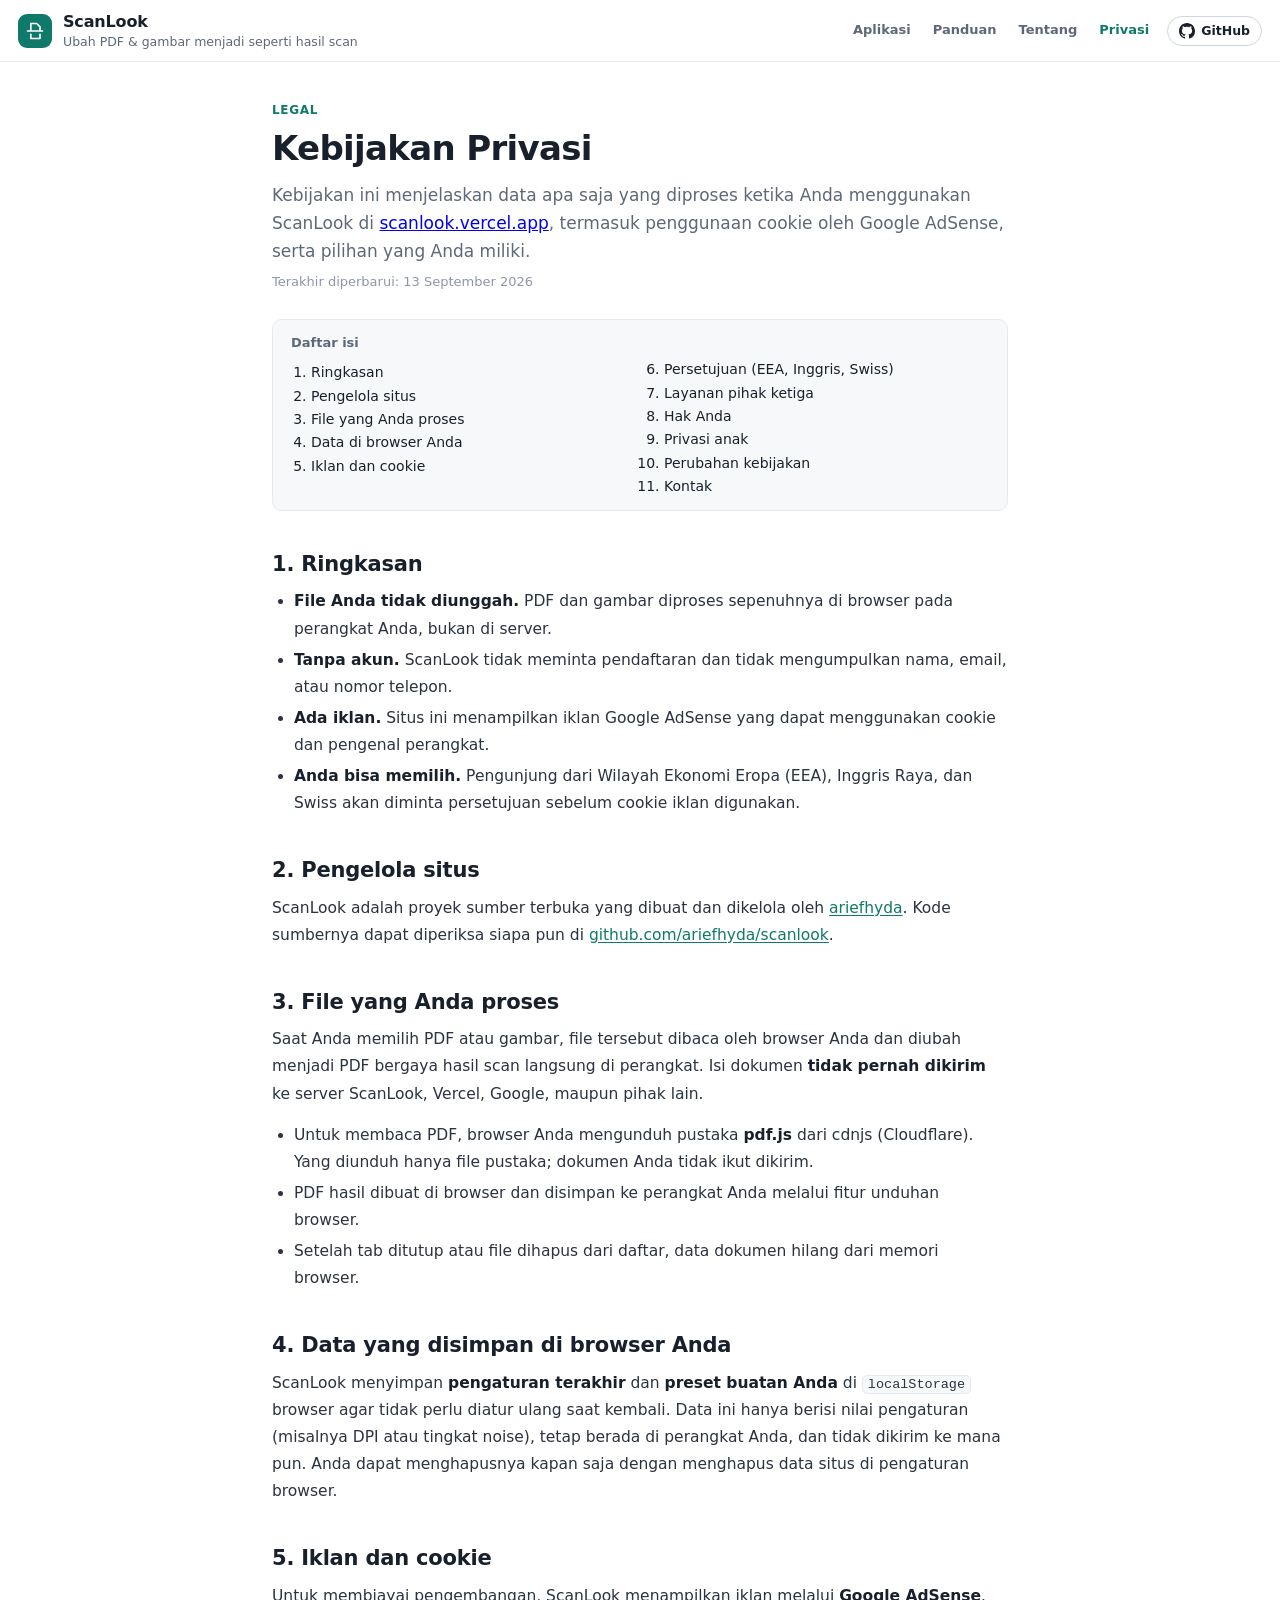
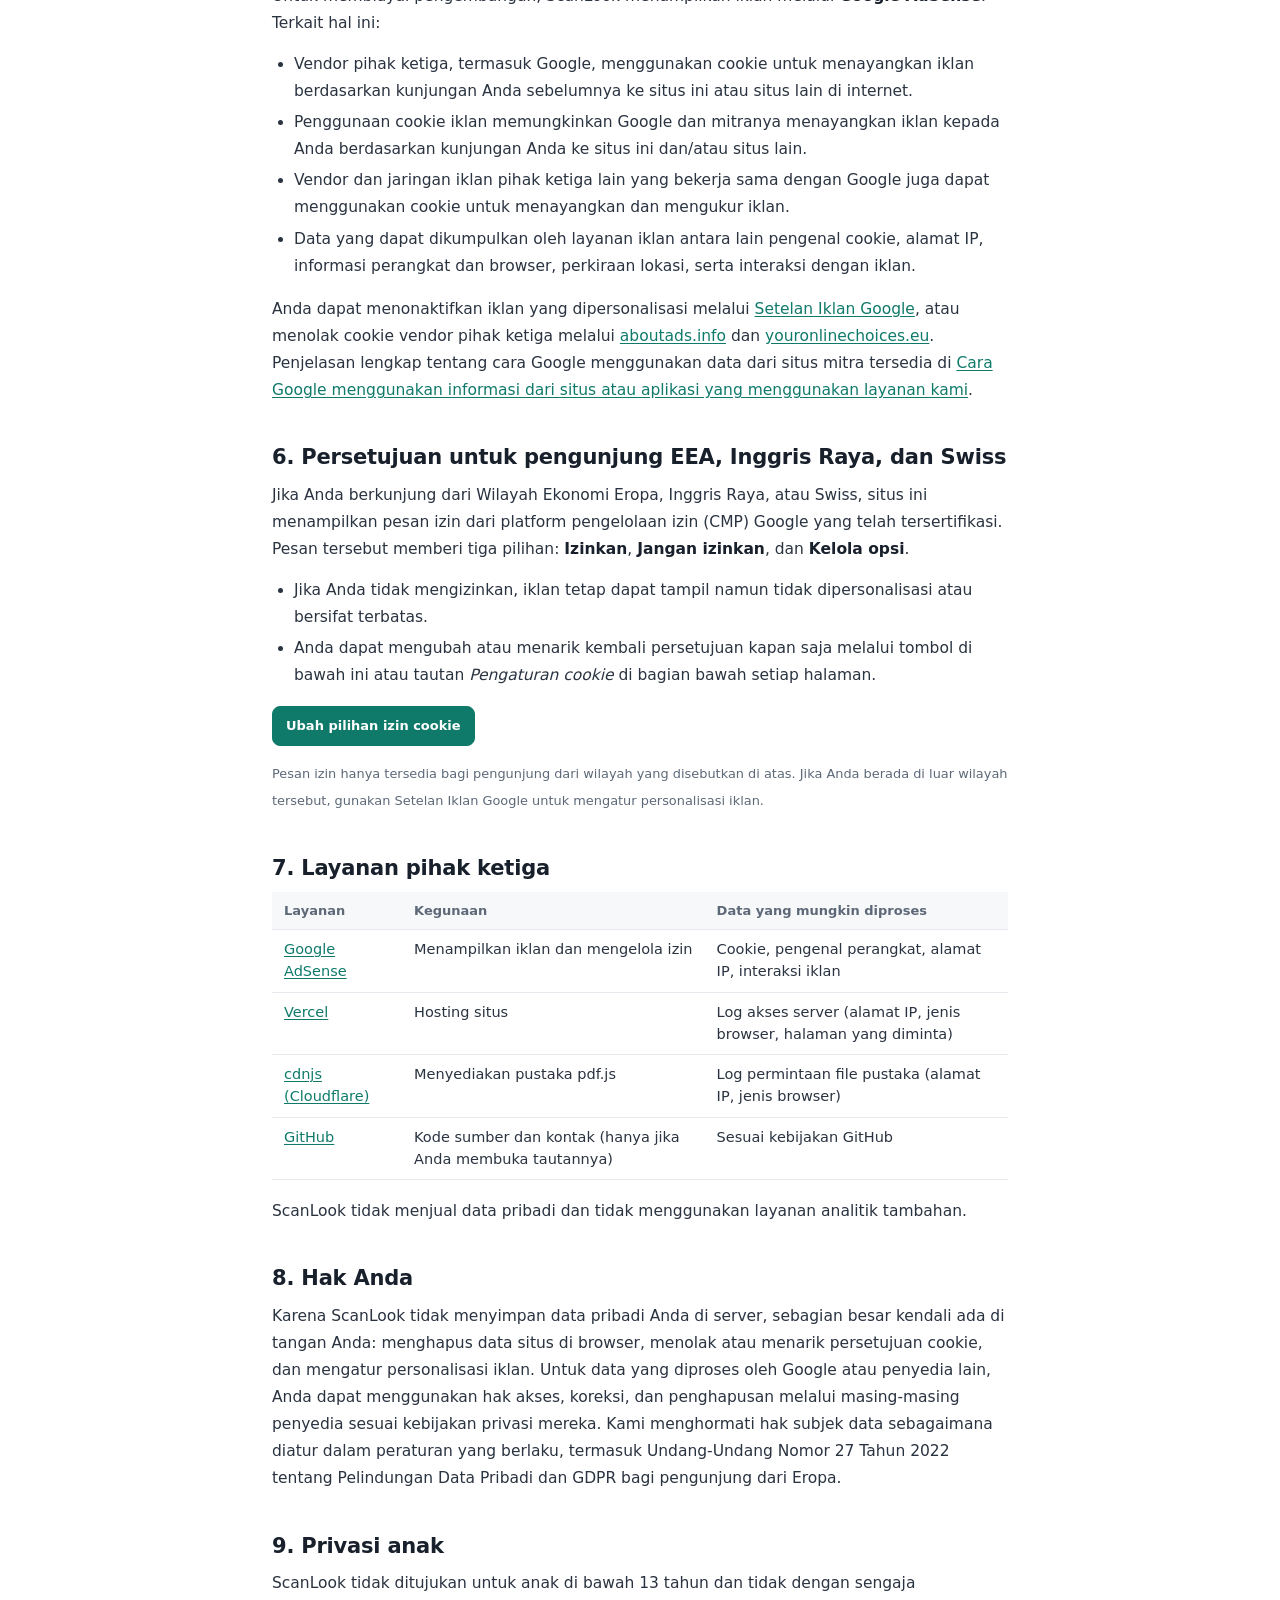
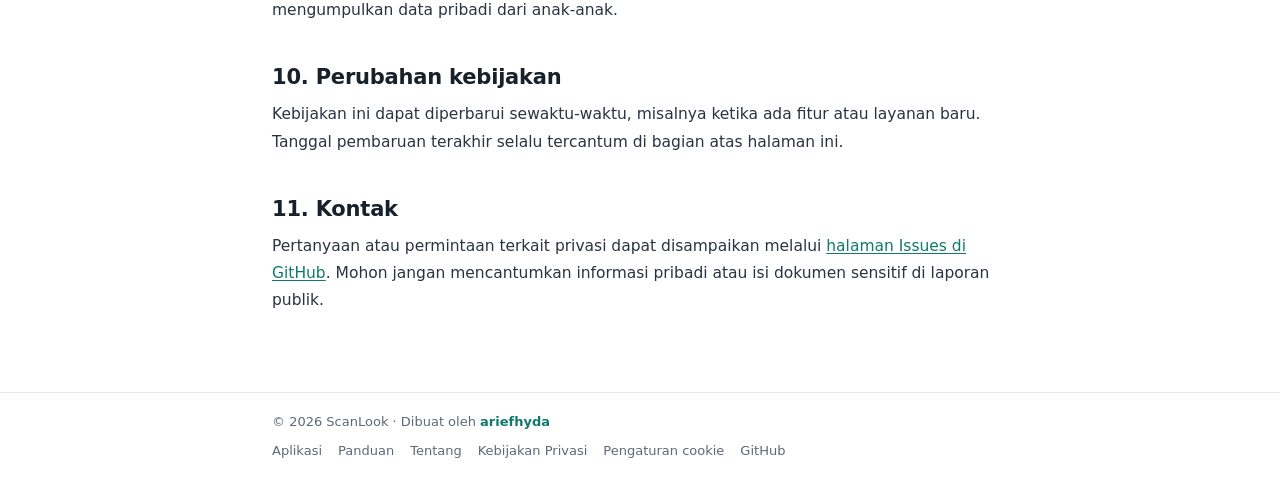
==== privasi.html @ c9d97b58 "Siapkan situs untuk AdSense: halaman privasi, panduan, tentang, ads.txt - Tambah privasi.html, pandu" ====
<!doctype html>
<html lang="id">
<head>
<meta charset="utf-8">
<meta name="viewport" content="width=device-width, initial-scale=1">
<meta name="color-scheme" content="light">
<meta name="theme-color" content="#ffffff">
<title>Kebijakan Privasi — ScanLook</title>
<meta name="description" content="Kebijakan privasi ScanLook: file diproses di browser tanpa diunggah, penggunaan cookie oleh Google AdSense, dan cara mengatur izin iklan.">
<meta name="author" content="ariefhyda">
<link rel="canonical" href="https://scanlook.vercel.app/privasi.html">
<link rel="icon" href="data:image/svg+xml,%3Csvg xmlns='http://www.w3.org/2000/svg' viewBox='0 0 32 32'%3E%3Crect width='32' height='32' rx='8' fill='%230f7a6a'/%3E%3Cpath d='M10 7h8l4 4v4M10 7v8M7 16h18M10 20v5h12v-5' fill='none' stroke='white' stroke-width='2.2' stroke-linecap='round' stroke-linejoin='round'/%3E%3C/svg%3E">
<link rel="stylesheet" href="style.css">
<link rel="stylesheet" href="halaman.css">
<script async src="https://pagead2.googlesyndication.com/pagead/js/adsbygoogle.js?client=ca-pub-9646013999285165"
     crossorigin="anonymous"></script>
</head>
<body>
<div class="site">
  <header class="topbar sticky">
    <a class="brand" href="index.html">
      <span class="logo" aria-hidden="true">
        <svg width="20" height="20" viewBox="0 0 24 24" fill="none" stroke="currentColor" stroke-width="2" stroke-linecap="round" stroke-linejoin="round"><path d="M7 3h7l4 4v4"/><path d="M7 3v8"/><path d="M3 12h18"/><path d="M7 16v5h11v-5"/></svg>
      </span>
      <div>
        <h1>ScanLook</h1>
        <p>Ubah PDF &amp; gambar menjadi seperti hasil scan</p>
      </div>
    </a>
    <div class="top-actions">
      <nav class="top-nav" aria-label="Navigasi situs">
        <a href="index.html">Aplikasi</a>
        <a href="panduan.html">Panduan</a>
        <a href="tentang.html">Tentang</a>
        <a href="privasi.html" aria-current="page">Privasi</a>
      </nav>
      <a class="gh-link" href="https://github.com/ariefhyda/scanlook" target="_blank" rel="noopener noreferrer" title="Kode sumber ScanLook di GitHub">
        <svg width="16" height="16" viewBox="0 0 16 16" fill="currentColor" aria-hidden="true"><path d="M8 0C3.58 0 0 3.58 0 8c0 3.54 2.29 6.53 5.47 7.59.4.07.55-.17.55-.38 0-.19-.01-.82-.01-1.49-2.01.37-2.53-.49-2.69-.94-.09-.23-.48-.94-.82-1.13-.28-.15-.68-.52-.01-.53.63-.01 1.08.58 1.23.82.72 1.21 1.87.87 2.33.66.07-.52.28-.87.51-1.07-1.78-.2-3.64-.89-3.64-3.95 0-.87.31-1.59.82-2.15-.08-.2-.36-1.02.08-2.12 0 0 .67-.21 2.2.82.64-.18 1.32-.27 2-.27.68 0 1.36.09 2 .27 1.53-1.04 2.2-.82 2.2-.82.44 1.1.16 1.92.08 2.12.51.56.82 1.27.82 2.15 0 3.07-1.87 3.75-3.65 3.95.29.25.54.73.54 1.48 0 1.07-.01 1.93-.01 2.2 0 .21.15.46.55.38A8.013 8.013 0 0 0 16 8c0-4.42-3.58-8-8-8z"/></svg>
        <span>GitHub</span>
      </a>
    </div>
  </header>

  <main class="page-wrap">
    <p class="page-kicker">Legal</p>
    <h1 class="page-title">Kebijakan Privasi</h1>
    <p class="page-lead">Kebijakan ini menjelaskan data apa saja yang diproses ketika Anda menggunakan ScanLook di <a href="https://scanlook.vercel.app/">scanlook.vercel.app</a>, termasuk penggunaan cookie oleh Google AdSense, serta pilihan yang Anda miliki.</p>
    <p class="page-meta">Terakhir diperbarui: 13 September 2026</p>

    <nav class="toc" aria-label="Daftar isi">
      <strong>Daftar isi</strong>
      <ol>
        <li><a href="#ringkasan">Ringkasan</a></li>
        <li><a href="#pengelola">Pengelola situs</a></li>
        <li><a href="#file">File yang Anda proses</a></li>
        <li><a href="#penyimpanan">Data di browser Anda</a></li>
        <li><a href="#iklan">Iklan dan cookie</a></li>
        <li><a href="#izin">Persetujuan (EEA, Inggris, Swiss)</a></li>
        <li><a href="#pihak-ketiga">Layanan pihak ketiga</a></li>
        <li><a href="#hak">Hak Anda</a></li>
        <li><a href="#anak">Privasi anak</a></li>
        <li><a href="#perubahan">Perubahan kebijakan</a></li>
        <li><a href="#kontak">Kontak</a></li>
      </ol>
    </nav>

    <div class="prose">
      <h2 id="ringkasan">1. Ringkasan</h2>
      <ul>
        <li><strong>File Anda tidak diunggah.</strong> PDF dan gambar diproses sepenuhnya di browser pada perangkat Anda, bukan di server.</li>
        <li><strong>Tanpa akun.</strong> ScanLook tidak meminta pendaftaran dan tidak mengumpulkan nama, email, atau nomor telepon.</li>
        <li><strong>Ada iklan.</strong> Situs ini menampilkan iklan Google AdSense yang dapat menggunakan cookie dan pengenal perangkat.</li>
        <li><strong>Anda bisa memilih.</strong> Pengunjung dari Wilayah Ekonomi Eropa (EEA), Inggris Raya, dan Swiss akan diminta persetujuan sebelum cookie iklan digunakan.</li>
      </ul>

      <h2 id="pengelola">2. Pengelola situs</h2>
      <p>ScanLook adalah proyek sumber terbuka yang dibuat dan dikelola oleh <a href="https://github.com/ariefhyda" target="_blank" rel="noopener noreferrer">ariefhyda</a>. Kode sumbernya dapat diperiksa siapa pun di <a href="https://github.com/ariefhyda/scanlook" target="_blank" rel="noopener noreferrer">github.com/ariefhyda/scanlook</a>.</p>

      <h2 id="file">3. File yang Anda proses</h2>
      <p>Saat Anda memilih PDF atau gambar, file tersebut dibaca oleh browser Anda dan diubah menjadi PDF bergaya hasil scan langsung di perangkat. Isi dokumen <strong>tidak pernah dikirim</strong> ke server ScanLook, Vercel, Google, maupun pihak lain.</p>
      <ul>
        <li>Untuk membaca PDF, browser Anda mengunduh pustaka <strong>pdf.js</strong> dari cdnjs (Cloudflare). Yang diunduh hanya file pustaka; dokumen Anda tidak ikut dikirim.</li>
        <li>PDF hasil dibuat di browser dan disimpan ke perangkat Anda melalui fitur unduhan browser.</li>
        <li>Setelah tab ditutup atau file dihapus dari daftar, data dokumen hilang dari memori browser.</li>
      </ul>

      <h2 id="penyimpanan">4. Data yang disimpan di browser Anda</h2>
      <p>ScanLook menyimpan <strong>pengaturan terakhir</strong> dan <strong>preset buatan Anda</strong> di <code>localStorage</code> browser agar tidak perlu diatur ulang saat kembali. Data ini hanya berisi nilai pengaturan (misalnya DPI atau tingkat noise), tetap berada di perangkat Anda, dan tidak dikirim ke mana pun. Anda dapat menghapusnya kapan saja dengan menghapus data situs di pengaturan browser.</p>

      <h2 id="iklan">5. Iklan dan cookie</h2>
      <p>Untuk membiayai pengembangan, ScanLook menampilkan iklan melalui <strong>Google AdSense</strong>. Terkait hal ini:</p>
      <ul>
        <li>Vendor pihak ketiga, termasuk Google, menggunakan cookie untuk menayangkan iklan berdasarkan kunjungan Anda sebelumnya ke situs ini atau situs lain di internet.</li>
        <li>Penggunaan cookie iklan memungkinkan Google dan mitranya menayangkan iklan kepada Anda berdasarkan kunjungan Anda ke situs ini dan/atau situs lain.</li>
        <li>Vendor dan jaringan iklan pihak ketiga lain yang bekerja sama dengan Google juga dapat menggunakan cookie untuk menayangkan dan mengukur iklan.</li>
        <li>Data yang dapat dikumpulkan oleh layanan iklan antara lain pengenal cookie, alamat IP, informasi perangkat dan browser, perkiraan lokasi, serta interaksi dengan iklan.</li>
      </ul>
      <p>Anda dapat menonaktifkan iklan yang dipersonalisasi melalui <a href="https://adssettings.google.com/" target="_blank" rel="noopener noreferrer">Setelan Iklan Google</a>, atau menolak cookie vendor pihak ketiga melalui <a href="https://www.aboutads.info/choices/" target="_blank" rel="noopener noreferrer">aboutads.info</a> dan <a href="https://www.youronlinechoices.eu/" target="_blank" rel="noopener noreferrer">youronlinechoices.eu</a>. Penjelasan lengkap tentang cara Google menggunakan data dari situs mitra tersedia di <a href="https://policies.google.com/technologies/partner-sites" target="_blank" rel="noopener noreferrer">Cara Google menggunakan informasi dari situs atau aplikasi yang menggunakan layanan kami</a>.</p>

      <h2 id="izin">6. Persetujuan untuk pengunjung EEA, Inggris Raya, dan Swiss</h2>
      <p>Jika Anda berkunjung dari Wilayah Ekonomi Eropa, Inggris Raya, atau Swiss, situs ini menampilkan pesan izin dari platform pengelolaan izin (CMP) Google yang telah tersertifikasi. Pesan tersebut memberi tiga pilihan: <strong>Izinkan</strong>, <strong>Jangan izinkan</strong>, dan <strong>Kelola opsi</strong>.</p>
      <ul>
        <li>Jika Anda tidak mengizinkan, iklan tetap dapat tampil namun tidak dipersonalisasi atau bersifat terbatas.</li>
        <li>Anda dapat mengubah atau menarik kembali persetujuan kapan saja melalui tombol di bawah ini atau tautan <em>Pengaturan cookie</em> di bagian bawah setiap halaman.</li>
      </ul>
      <p><button type="button" class="btn primary" data-consent-settings>Ubah pilihan izin cookie</button></p>
      <p><small class="muted">Pesan izin hanya tersedia bagi pengunjung dari wilayah yang disebutkan di atas. Jika Anda berada di luar wilayah tersebut, gunakan Setelan Iklan Google untuk mengatur personalisasi iklan.</small></p>

      <h2 id="pihak-ketiga">7. Layanan pihak ketiga</h2>
      <div class="table-scroll">
        <table>
          <thead><tr><th>Layanan</th><th>Kegunaan</th><th>Data yang mungkin diproses</th></tr></thead>
          <tbody>
            <tr><td><a href="https://policies.google.com/privacy" target="_blank" rel="noopener noreferrer">Google AdSense</a></td><td>Menampilkan iklan dan mengelola izin</td><td>Cookie, pengenal perangkat, alamat IP, interaksi iklan</td></tr>
            <tr><td><a href="https://vercel.com/legal/privacy-policy" target="_blank" rel="noopener noreferrer">Vercel</a></td><td>Hosting situs</td><td>Log akses server (alamat IP, jenis browser, halaman yang diminta)</td></tr>
            <tr><td><a href="https://www.cloudflare.com/privacypolicy/" target="_blank" rel="noopener noreferrer">cdnjs (Cloudflare)</a></td><td>Menyediakan pustaka pdf.js</td><td>Log permintaan file pustaka (alamat IP, jenis browser)</td></tr>
            <tr><td><a href="https://docs.github.com/site-policy/privacy-policies/github-general-privacy-statement" target="_blank" rel="noopener noreferrer">GitHub</a></td><td>Kode sumber dan kontak (hanya jika Anda membuka tautannya)</td><td>Sesuai kebijakan GitHub</td></tr>
          </tbody>
        </table>
      </div>
      <p>ScanLook tidak menjual data pribadi dan tidak menggunakan layanan analitik tambahan.</p>

      <h2 id="hak">8. Hak Anda</h2>
      <p>Karena ScanLook tidak menyimpan data pribadi Anda di server, sebagian besar kendali ada di tangan Anda: menghapus data situs di browser, menolak atau menarik persetujuan cookie, dan mengatur personalisasi iklan. Untuk data yang diproses oleh Google atau penyedia lain, Anda dapat menggunakan hak akses, koreksi, dan penghapusan melalui masing-masing penyedia sesuai kebijakan privasi mereka. Kami menghormati hak subjek data sebagaimana diatur dalam peraturan yang berlaku, termasuk Undang-Undang Nomor 27 Tahun 2022 tentang Pelindungan Data Pribadi dan GDPR bagi pengunjung dari Eropa.</p>

      <h2 id="anak">9. Privasi anak</h2>
      <p>ScanLook tidak ditujukan untuk anak di bawah 13 tahun dan tidak dengan sengaja mengumpulkan data pribadi dari anak-anak.</p>

      <h2 id="perubahan">10. Perubahan kebijakan</h2>
      <p>Kebijakan ini dapat diperbarui sewaktu-waktu, misalnya ketika ada fitur atau layanan baru. Tanggal pembaruan terakhir selalu tercantum di bagian atas halaman ini.</p>

      <h2 id="kontak">11. Kontak</h2>
      <p>Pertanyaan atau permintaan terkait privasi dapat disampaikan melalui <a href="https://github.com/ariefhyda/scanlook/issues" target="_blank" rel="noopener noreferrer">halaman Issues di GitHub</a>. Mohon jangan mencantumkan informasi pribadi atau isi dokumen sensitif di laporan publik.</p>
    </div>
  </main>

  <footer class="site-footer">
    <div class="site-footer-inner">
      <div class="who">© 2026 ScanLook · Dibuat oleh <a href="https://github.com/ariefhyda" target="_blank" rel="noopener noreferrer">ariefhyda</a></div>
      <nav aria-label="Tautan kaki">
        <a href="index.html">Aplikasi</a>
        <a href="panduan.html">Panduan</a>
        <a href="tentang.html">Tentang</a>
        <a href="privasi.html">Kebijakan Privasi</a>
        <button type="button" data-consent-settings>Pengaturan cookie</button>
        <a href="https://github.com/ariefhyda/scanlook" target="_blank" rel="noopener noreferrer">GitHub</a>
      </nav>
    </div>
  </footer>
</div>
<script src="situs.js"></script>
</body>
</html>
---- style.css ----
/* Tema putih — selalu terang, tidak mengikuti mode gelap sistem. */
:root {
  --bg: #ffffff;
  --surface: #ffffff;
  --surface-2: #f7f8fa;
  --border: #e6e9ee;
  --border-strong: #d0d6de;
  --text: #18202c;
  --muted: #5d6978;
  --faint: #8d97a5;
  --accent: #0f7a6a;
  --accent-hover: #0b6558;
  --accent-ink: #ffffff;
  --accent-soft: #ebf6f3;
  --danger: #b42318;
  --ok: #067647;
  --stage: #f1f3f6;
  --radius: 10px;
  --shadow-page: 0 0 0 1px rgba(16, 24, 40, .06), 0 1px 3px rgba(16, 24, 40, .10), 0 10px 28px rgba(16, 24, 40, .10);
  color-scheme: light;
}

*, *::before, *::after { box-sizing: border-box; }
[hidden] { display: none !important; }
html, body { height: 100%; }
body {
  margin: 0;
  background: var(--bg);
  color: var(--text);
  font: 14px/1.45 system-ui, -apple-system, "Segoe UI", Roboto, "Helvetica Neue", Arial, sans-serif;
  -webkit-font-smoothing: antialiased;
}
button, input, select { font: inherit; color: inherit; }
button { -webkit-tap-highlight-color: transparent; }
:focus-visible { outline: 2px solid var(--accent); outline-offset: 2px; }

/* --ad-top / --ad-bottom diisi situs.js saat iklan jangkar AdSense tampil, agar tidak menutupi aplikasi. */
body { padding-top: var(--ad-top, 0px); padding-bottom: var(--ad-bottom, 0px); }
.app {
  display: grid; grid-template-rows: auto minmax(0, 1fr);
  height: calc(100vh - var(--ad-top, 0px) - var(--ad-bottom, 0px));
  height: calc(100dvh - var(--ad-top, 0px) - var(--ad-bottom, 0px));
}

/* ------------------------------------------------------------ header */
.topbar {
  display: flex; align-items: center; justify-content: space-between; gap: 16px;
  padding: 10px 18px; background: var(--surface); border-bottom: 1px solid var(--border);
}
.brand { display: flex; align-items: center; gap: 11px; color: inherit; text-decoration: none; }
.top-nav { display: flex; align-items: center; gap: 2px; }
.top-nav a {
  padding: 6px 10px; border-radius: 7px; font-size: 13px; font-weight: 550;
  color: var(--muted); text-decoration: none;
}
.top-nav a:hover { color: var(--text); background: var(--surface-2); }
.top-nav a[aria-current="page"] { color: var(--accent); }
.logo {
  width: 34px; height: 34px; border-radius: 9px; display: grid; place-items: center;
  background: var(--accent); color: var(--accent-ink);
}
.brand h1 { margin: 0; font-size: 16px; letter-spacing: -.01em; }
.brand p { margin: 0; font-size: 12.5px; color: var(--muted); }
.top-actions { display: flex; align-items: center; gap: 8px; }
.gh-link {
  display: inline-flex; align-items: center; gap: 6px; padding: 5px 11px; border-radius: 999px;
  font-size: 12.5px; font-weight: 600; color: var(--text); text-decoration: none;
  background: var(--surface); border: 1px solid var(--border-strong);
}
.gh-link:hover { background: var(--surface-2); border-color: var(--text); }
.credit {
  margin-top: auto; padding: 12px 4px 0; border-top: 1px solid var(--border);
  font-size: 12px; color: var(--muted); display: flex; flex-direction: column; gap: 2px;
}
.credit a { color: var(--accent); font-weight: 600; text-decoration: none; }
.credit a:hover { text-decoration: underline; }
.credit .credit-repo { font-weight: 500; color: var(--faint); }
.credit-links { display: flex; flex-wrap: wrap; gap: 4px 12px; margin-top: 6px; }
.credit .credit-links a, .credit .credit-links button { font-weight: 500; color: var(--muted); font-size: 12px; }
.credit .credit-links button { border: 0; background: none; padding: 0; cursor: pointer; font-family: inherit; }
.credit .credit-links a:hover, .credit .credit-links button:hover { color: var(--accent); text-decoration: underline; }
.privacy {
  display: flex; align-items: center; gap: 7px; padding: 5px 11px; border-radius: 999px;
  font-size: 12.5px; color: var(--muted); background: var(--surface-2); border: 1px solid var(--border);
}

/* ------------------------------------------------------------ layout */
.main { display: grid; grid-template-columns: minmax(320px, 372px) minmax(0, 1fr); min-height: 0; }
.panel {
  overflow-y: auto; background: var(--surface); border-right: 1px solid var(--border);
  padding: 14px 14px 28px; display: flex; flex-direction: column; gap: 12px;
}
.stage { display: grid; grid-template-rows: auto minmax(0, 1fr) auto auto; min-height: 0; min-width: 0; }

/* ------------------------------------------------------------ cards & common */
.card { border: 1px solid var(--border); border-radius: var(--radius); padding: 14px; background: var(--surface); }
.card-head { display: flex; align-items: center; justify-content: space-between; gap: 8px; margin-bottom: 11px; }
.card h2 { margin: 0; font-size: 13.5px; display: flex; align-items: center; gap: 8px; }
.step {
  width: 20px; height: 20px; border-radius: 50%; display: grid; place-items: center;
  font-size: 11.5px; font-weight: 700; background: var(--accent-soft); color: var(--accent);
}
.badge {
  font-size: 11px; font-weight: 600; padding: 2px 8px; border-radius: 999px;
  background: var(--surface-2); color: var(--muted); border: 1px solid var(--border);
}
.field-label { font-size: 12px; font-weight: 600; color: var(--muted); margin: 14px 0 6px; }
.muted { color: var(--muted); }
.tiny { font-size: 11.5px; color: var(--faint); margin: 10px 0 0; }

.btn {
  display: inline-flex; align-items: center; justify-content: center; gap: 6px;
  padding: 8px 13px; border-radius: 8px; border: 1px solid var(--border-strong);
  background: var(--surface); color: var(--text); font-weight: 550; font-size: 13px;
  cursor: pointer; text-decoration: none; white-space: nowrap; transition: background .12s, border-color .12s;
}
.btn:hover:not(:disabled) { background: var(--surface-2); }
.btn:disabled { opacity: .5; cursor: not-allowed; }
.btn.sm { padding: 5px 10px; font-size: 12.5px; }
.btn.block { width: 100%; }
.btn.primary { background: var(--accent); border-color: var(--accent); color: var(--accent-ink); }
.btn.primary:hover:not(:disabled) { background: var(--accent-hover); border-color: var(--accent-hover); }
.btn.pressed { background: var(--accent-soft); border-color: var(--accent); color: var(--accent); }
.link-btn {
  border: 0; background: none; padding: 0; color: var(--accent); font-weight: 550; font-size: 12.5px; cursor: pointer;
}
.link-btn:hover { text-decoration: underline; }
.icon-btn {
  width: 30px; height: 30px; display: grid; place-items: center; border-radius: 7px;
  border: 1px solid var(--border); background: var(--surface); cursor: pointer; padding: 0;
}
.icon-btn:hover:not(:disabled) { background: var(--surface-2); }
.icon-btn:disabled { opacity: .4; cursor: default; }
.icon-btn.sm { width: 24px; height: 24px; font-size: 15px; line-height: 1; border-color: transparent; background: transparent; color: var(--muted); }
.icon-btn.sm:hover { color: var(--danger); background: var(--surface-2); }

/* ------------------------------------------------------------ file */
.dropzone {
  width: 100%; display: flex; flex-direction: column; align-items: center; gap: 3px;
  padding: 16px 12px; border: 1.5px dashed var(--border-strong); border-radius: 9px;
  background: var(--surface-2); color: var(--muted); cursor: pointer; text-align: center;
  transition: border-color .12s, background .12s;
}
.dropzone:hover { border-color: var(--accent); background: var(--accent-soft); }
.dropzone svg { color: var(--accent); margin-bottom: 3px; }
.dropzone strong { color: var(--text); font-size: 13.5px; }
.dropzone span { font-size: 12px; }
.file-list { list-style: none; margin: 10px 0 0; padding: 0; display: flex; flex-direction: column; gap: 4px; }
.file-list:empty { display: none; }
.file-list li {
  display: flex; align-items: center; gap: 8px; padding: 6px 6px 6px 8px;
  border: 1px solid var(--border); border-radius: 8px; font-size: 12.5px;
}
.fi-kind {
  flex: none; font-size: 10px; font-weight: 700; letter-spacing: .03em; padding: 2px 5px; border-radius: 4px;
  background: #fde8e7; color: #b42318;
}
.fi-kind.image { background: #e0ecff; color: #1d4ed8; }
.fi-kind.sample { background: var(--accent-soft); color: var(--accent); }
.fi-name { flex: 1; min-width: 0; overflow: hidden; text-overflow: ellipsis; white-space: nowrap; }
.fi-meta { flex: none; color: var(--faint); font-size: 11.5px; }
.sample-link { margin-top: 10px; }

/* ------------------------------------------------------------ rekomendasi */
.rec { border-radius: 9px; }
.rec > p { margin: 0; font-size: 12.5px; }
.rec.has {
  border: 1px solid var(--accent); background: var(--accent-soft); padding: 11px 12px;
}
.rec-head { display: flex; gap: 9px; align-items: flex-start; }
.rec-head svg { flex: none; color: var(--accent); margin-top: 2px; }
.rec-kicker { font-size: 11px; font-weight: 600; text-transform: uppercase; letter-spacing: .05em; color: var(--accent); }
.rec-title { font-weight: 650; font-size: 13.5px; }
.rec-reasons { margin: 8px 0 10px; padding-left: 18px; font-size: 12.5px; color: var(--muted); display: flex; flex-direction: column; gap: 3px; }
.rec-reasons li::marker { color: var(--accent); }

/* ------------------------------------------------------------ segmented */
.seg {
  display: flex; gap: 3px; padding: 3px; border-radius: 8px;
  background: var(--surface-2); border: 1px solid var(--border);
}
.seg button {
  flex: 1; min-width: 0; border: 0; background: transparent; padding: 6px 4px; border-radius: 6px;
  cursor: pointer; color: var(--muted); font-size: 12.5px; font-weight: 550; line-height: 1.2;
}
.seg button:hover { color: var(--text); }
.seg button[aria-checked="true"] {
  background: var(--surface); color: var(--text);
  box-shadow: 0 1px 2px rgba(0, 0, 0, .1), 0 0 0 1px var(--border);
}
.seg.purpose button[aria-checked="true"] { color: var(--accent); box-shadow: 0 0 0 1.5px var(--accent); }
.seg button small { display: block; font-size: 10.5px; font-weight: 450; color: var(--faint); margin-top: 1px; }

/* ------------------------------------------------------------ preset */
.preset-grid { display: grid; grid-template-columns: 1fr 1fr; gap: 8px; }
.preset { position: relative; }
.preset-main {
  width: 100%; height: 100%; display: flex; gap: 9px; align-items: center; text-align: left;
  padding: 8px; border: 1px solid var(--border); border-radius: 9px; background: var(--surface); cursor: pointer;
}
.preset-main:hover { border-color: var(--border-strong); background: var(--surface-2); }
.preset.active .preset-main { border-color: var(--accent); background: var(--accent-soft); box-shadow: inset 0 0 0 1px var(--accent); }
.preset-text { min-width: 0; }
.preset-text strong { display: block; font-size: 12.5px; line-height: 1.25; }
.preset-text small { display: block; font-size: 11px; line-height: 1.3; color: var(--muted); margin-top: 2px; }
.preset .tag {
  position: absolute; top: -8px; right: 7px; font-style: normal; font-size: 10px; font-weight: 650;
  padding: 1px 7px; border-radius: 999px; background: var(--accent); color: var(--accent-ink); pointer-events: none;
}
.preset-del {
  position: absolute; top: 3px; right: 3px; width: 20px; height: 20px; border-radius: 5px; border: 0;
  background: transparent; color: var(--faint); cursor: pointer; font-size: 14px; line-height: 1; padding: 0;
}
.preset-del:hover { color: var(--danger); background: var(--surface-2); }
.sw {
  flex: none; width: 34px; height: 42px; border-radius: 5px; background: var(--bed);
  display: grid; place-items: center; overflow: hidden; box-shadow: inset 0 0 0 1px rgba(0, 0, 0, .08);
}
.sw-page {
  width: 27px; height: 35px; background: var(--paper); transform: rotate(var(--rot));
  box-shadow: 0 0 0 .5px rgba(0, 0, 0, .25), 1px 1px 2px rgba(0, 0, 0, .15);
  padding: 6px 4px; display: flex; flex-direction: column; gap: 3px;
}
.sw-page i { display: block; height: 2px; border-radius: 1px; background: var(--ink); }
.sw-page i:nth-child(2) { width: 80%; }
.sw-page i:nth-child(3) { width: 92%; background: var(--hi); }
.sw-page i:nth-child(4) { width: 55%; }

/* ------------------------------------------------------------ kontrol manual */
.group { border-top: 1px solid var(--border); }
.group:first-child { border-top: 0; }
.group summary {
  list-style: none; cursor: pointer; padding: 10px 0; font-weight: 600; font-size: 12.5px;
  display: flex; align-items: center; justify-content: space-between;
}
.group summary::-webkit-details-marker { display: none; }
.group summary::after {
  content: ""; width: 7px; height: 7px; margin-right: 4px;
  border-right: 1.5px solid var(--muted); border-bottom: 1.5px solid var(--muted);
  transform: rotate(45deg) translateY(-2px); transition: transform .15s;
}
.group[open] summary::after { transform: rotate(-135deg) translateY(-2px); }
.group-body { display: flex; flex-direction: column; gap: 12px; padding: 2px 0 14px; }
.ctl-top { display: flex; align-items: baseline; justify-content: space-between; gap: 8px; margin-bottom: 5px; }
.ctl-top label, .ctl-top .lbl { font-size: 12.5px; color: var(--text); }
.ctl-top output { font-size: 12px; font-variant-numeric: tabular-nums; color: var(--muted); }
.ctl input[type="range"] { width: 100%; margin: 0; accent-color: var(--accent); height: 18px; cursor: pointer; }
.ctl select, .ctl input[type="number"] {
  width: 100%; padding: 7px 9px; border-radius: 8px; border: 1px solid var(--border-strong); background: var(--surface);
}
.ctl-toggle { display: flex; align-items: center; justify-content: space-between; gap: 10px; font-size: 12.5px; cursor: pointer; }
.switch {
  appearance: none; -webkit-appearance: none; flex: none; margin: 0; width: 34px; height: 20px; border-radius: 999px;
  background: var(--border-strong); position: relative; cursor: pointer; transition: background .15s;
}
.switch::after {
  content: ""; position: absolute; top: 2px; left: 2px; width: 16px; height: 16px; border-radius: 50%;
  background: #fff; box-shadow: 0 1px 2px rgba(0, 0, 0, .3); transition: transform .15s;
}
.switch:checked { background: var(--accent); }
.switch:checked::after { transform: translateX(14px); }
.chips { display: flex; align-items: center; gap: 7px; }
.chip {
  width: 26px; height: 26px; border-radius: 50%; padding: 0; cursor: pointer; position: relative;
  border: 1px solid var(--border-strong); background: var(--c);
}
.chip[aria-pressed="true"] { box-shadow: 0 0 0 2px var(--surface), 0 0 0 4px var(--accent); }
.chip-custom {
  background: conic-gradient(#f87171, #fbbf24, #a3e635, #34d399, #38bdf8, #a78bfa, #f472b6, #f87171);
  overflow: hidden; display: block;
}
.chip-custom input { position: absolute; inset: 0; width: 100%; height: 100%; opacity: 0; cursor: pointer; border: 0; padding: 0; }
.seed-row { display: flex; gap: 8px; }
.seed-row input { flex: 1; }
.row-actions { display: flex; gap: 8px; margin-top: 4px; }
.row-actions .btn { flex: 1; }

/* ------------------------------------------------------------ stage */
.toolbar {
  display: flex; align-items: center; justify-content: space-between; gap: 12px; flex-wrap: wrap;
  padding: 9px 14px; background: var(--surface); border-bottom: 1px solid var(--border);
}
.pager, .tools { display: flex; align-items: center; gap: 8px; }
.page-label { font-size: 13px; font-weight: 550; min-width: 104px; text-align: center; font-variant-numeric: tabular-nums; }
.note {
  font-size: 11.5px; font-weight: 600; color: var(--danger); padding: 2px 8px; border-radius: 999px;
  border: 1px solid currentColor;
}
.status { font-size: 12px; color: var(--faint); font-variant-numeric: tabular-nums; }

.viewer-wrap { position: relative; min-height: 0; }
.viewer {
  position: relative; overflow: auto; height: 100%; padding: 26px;
  display: flex; align-items: center; justify-content: center;
  background: var(--stage);
}
.viewer > img, .viewer > canvas {
  display: block; max-width: 100%; max-height: 100%; background: #fff;
  box-shadow: var(--shadow-page); cursor: zoom-in;
}
.viewer.zoomed { display: block; }
.viewer.zoomed > img, .viewer.zoomed > canvas { max-width: none; max-height: none; margin: 0 auto; cursor: zoom-out; }
.viewer-badge {
  position: absolute; top: 12px; left: 12px;
  font-size: 12px; font-weight: 650; padding: 4px 10px; border-radius: 999px;
  background: var(--surface); color: var(--accent); border: 1px solid var(--accent);
  box-shadow: 0 2px 8px rgba(16, 24, 40, .12);
}
.working {
  position: absolute; top: 12px; right: 12px;
  display: flex; align-items: center; gap: 7px; font-size: 12px; font-weight: 550;
  padding: 5px 11px; border-radius: 999px; background: var(--surface); color: var(--muted);
  box-shadow: 0 2px 8px rgba(0, 0, 0, .15);
}
.working i {
  width: 12px; height: 12px; border-radius: 50%;
  border: 2px solid var(--border-strong); border-top-color: var(--accent); animation: spin .7s linear infinite;
}
@keyframes spin { to { transform: rotate(360deg); } }

.empty { max-width: 380px; text-align: center; color: var(--muted); }
.empty h3 { color: var(--text); margin: 6px 0 6px; font-size: 17px; }
.empty p { margin: 0 0 16px; font-size: 13px; }
.empty-actions { display: flex; gap: 8px; justify-content: center; flex-wrap: wrap; }

.thumbs {
  display: flex; gap: 10px; overflow-x: auto; padding: 10px 14px;
  background: var(--surface); border-top: 1px solid var(--border);
}
.thumb { position: relative; flex: none; width: 70px; }
.thumb-sel {
  display: block; width: 100%; padding: 0; border: 0; background: none; cursor: pointer; text-align: center;
}
.thumb-img {
  display: block; width: 100%; background: #fff; border-radius: 3px; overflow: hidden;
  outline: 1px solid var(--border-strong); display: grid; place-items: center;
}
.thumb-img canvas { display: block; width: 100%; height: 100%; }
.thumb.active .thumb-img { outline: 2.5px solid var(--accent); }
.thumb-no { display: block; font-size: 11px; color: var(--muted); margin-top: 3px; font-variant-numeric: tabular-nums; }
.thumb.active .thumb-no { color: var(--accent); font-weight: 650; }
.thumb.excluded .thumb-img { opacity: .3; }
.thumb.excluded .thumb-no { text-decoration: line-through; }
.thumb-x {
  position: absolute; top: 3px; right: 3px; width: 19px; height: 19px; border-radius: 50%; border: 0; padding: 0;
  background: rgba(17, 24, 39, .72); color: #fff; font-size: 13px; line-height: 19px; cursor: pointer;
  opacity: 0; transition: opacity .12s;
}
.thumb:hover .thumb-x, .thumb-x:focus-visible, .thumb.excluded .thumb-x { opacity: 1; }
.thumb.excluded .thumb-x { background: var(--accent); color: var(--accent-ink); }
.thumb-err { color: var(--danger); font-weight: 700; }

.actionbar {
  display: flex; align-items: center; gap: 12px; flex-wrap: wrap;
  padding: 10px 14px; background: var(--surface); border-top: 1px solid var(--border);
}
.fname { display: flex; align-items: center; gap: 8px; flex: 1 1 240px; min-width: 0; font-size: 12.5px; color: var(--muted); }
.fname input {
  flex: 1; min-width: 0; padding: 7px 9px; border-radius: 8px; border: 1px solid var(--border-strong);
  background: var(--surface); color: var(--text);
}
.est { font-size: 12.5px; color: var(--muted); white-space: nowrap; }
.est strong { color: var(--text); }
.progress { display: flex; align-items: center; gap: 10px; flex: 1 1 260px; font-size: 12.5px; color: var(--muted); }
.progress .bar { flex: 1; height: 7px; border-radius: 999px; background: var(--surface-2); border: 1px solid var(--border); overflow: hidden; }
.progress .bar i { display: block; height: 100%; width: 0; background: var(--accent); transition: width .2s; }
#generateBtn { padding: 9px 18px; }

/* ------------------------------------------------------------ overlay & toast */
.drop-overlay {
  position: fixed; inset: 0; z-index: 50; pointer-events: none;
  display: grid; place-items: center; background: rgba(15, 122, 106, .14);
  border: 3px dashed var(--accent);
}
.drop-overlay div {
  padding: 14px 22px; border-radius: 12px; background: var(--surface); color: var(--text);
  font-weight: 650; box-shadow: 0 8px 30px rgba(0, 0, 0, .2);
}
.toasts {
  position: fixed; left: 50%; bottom: 76px; transform: translateX(-50%); z-index: 60;
  display: flex; flex-direction: column; gap: 8px; align-items: center; pointer-events: none;
}
.toast {
  max-width: min(520px, 92vw); padding: 9px 14px 9px 12px; border-radius: 9px; font-size: 13px;
  background: var(--surface); color: var(--text); border: 1px solid var(--border);
  border-left: 4px solid var(--faint); box-shadow: 0 8px 24px rgba(16, 24, 40, .14);
  animation: toast-in .18s ease-out; transition: opacity .3s, transform .3s;
}
.toast.error { border-left-color: var(--danger); color: var(--danger); }
.toast.ok { border-left-color: var(--ok); }
.toast.out { opacity: 0; transform: translateY(6px); }
@keyframes toast-in { from { opacity: 0; transform: translateY(6px); } }

@media (prefers-reduced-motion: reduce) {
  *, *::before, *::after { animation-duration: .01ms !important; transition-duration: .01ms !important; }
}

/* ------------------------------------------------------------ layar kecil */
@media (max-width: 1180px) {
  .privacy { display: none; }
}
@media (max-width: 880px) {
  .app { height: auto; min-height: 100vh; }
  .main { grid-template-columns: 1fr; }
  .stage { order: -1; height: 86vh; border-bottom: 1px solid var(--border); }
  .panel { border-right: 0; overflow: visible; }
  .privacy { display: none; }
}
@media (max-width: 700px) {
  .topbar { padding: 10px 12px; gap: 8px; }
  .brand p { display: none; }
  .top-nav a { padding: 6px 7px; font-size: 12.5px; }
}
@media (max-width: 480px) {
  .gh-link { padding: 6px; }
  .gh-link span { display: none; }
  .preset-grid { grid-template-columns: 1fr; }
  .tools .status { display: none; }
}
---- halaman.css ----
/* Gaya halaman konten (Panduan, Tentang, Privasi). Token warna diambil dari style.css. */
.site { min-height: 100vh; display: flex; flex-direction: column; }
.topbar.sticky { position: sticky; top: var(--ad-top, 0px); z-index: 10; }

.page-wrap { width: 100%; max-width: 780px; margin: 0 auto; padding: 40px 22px 64px; flex: 1; }
.page-kicker { font-size: 12px; font-weight: 650; letter-spacing: .06em; text-transform: uppercase; color: var(--accent); margin: 0 0 8px; }
.page-title { font-size: clamp(26px, 4vw, 34px); line-height: 1.2; letter-spacing: -.02em; margin: 0 0 12px; }
.page-lead { font-size: 17px; line-height: 1.65; color: var(--muted); margin: 0 0 8px; }
.page-meta { font-size: 13px; color: var(--faint); margin: 0 0 28px; }

.prose { font-size: 15.5px; line-height: 1.75; color: #2a3340; }
.prose h2 { font-size: 21px; line-height: 1.3; letter-spacing: -.01em; color: var(--text); margin: 40px 0 10px; scroll-margin-top: 80px; }
.prose h3 { font-size: 16.5px; color: var(--text); margin: 26px 0 6px; }
.prose p { margin: 0 0 14px; }
.prose ul, .prose ol { margin: 0 0 16px; padding-left: 22px; }
.prose li { margin: 4px 0; }
.prose a { color: var(--accent); text-underline-offset: 2px; }
.prose strong { color: var(--text); }
.prose code { font-size: 13.5px; background: var(--surface-2); border: 1px solid var(--border); border-radius: 5px; padding: 1px 5px; }

.toc {
  border: 1px solid var(--border); border-radius: var(--radius); padding: 14px 18px; margin: 0 0 8px;
  background: var(--surface-2); font-size: 14px;
}
.toc strong { display: block; margin-bottom: 6px; font-size: 13px; color: var(--muted); }
.toc ol { margin: 0; padding-left: 20px; columns: 2; column-gap: 28px; }
.toc li { margin: 3px 0; break-inside: avoid; }
.toc a { color: var(--text); text-decoration: none; }
.toc a:hover { color: var(--accent); text-decoration: underline; }

.callout {
  border: 1px solid var(--border); border-left: 4px solid var(--accent); border-radius: 8px;
  padding: 12px 16px; background: var(--accent-soft); margin: 18px 0; font-size: 15px;
}
.callout.warn { border-left-color: #b54708; background: #fffaeb; }

.table-scroll { overflow-x: auto; margin: 0 0 18px; }
.prose table { width: 100%; border-collapse: collapse; font-size: 14.5px; line-height: 1.5; }
.prose th, .prose td { text-align: left; vertical-align: top; padding: 9px 12px; border-bottom: 1px solid var(--border); }
.prose th { font-size: 13px; color: var(--muted); font-weight: 650; background: var(--surface-2); }

.faq details { border: 1px solid var(--border); border-radius: 9px; padding: 0 16px; margin: 0 0 8px; background: var(--surface); }
.faq summary { cursor: pointer; font-weight: 600; color: var(--text); padding: 13px 0; list-style: none; display: flex; justify-content: space-between; gap: 12px; }
.faq summary::-webkit-details-marker { display: none; }
.faq summary::after { content: "+"; color: var(--accent); font-size: 20px; line-height: 1; }
.faq details[open] summary::after { content: "–"; }
.faq details > div { padding: 0 0 12px; }

.cta {
  display: flex; align-items: center; justify-content: space-between; gap: 16px; flex-wrap: wrap;
  border: 1px solid var(--border); border-radius: var(--radius); padding: 18px 20px; margin: 40px 0 0;
}
.cta p { margin: 0; font-weight: 600; color: var(--text); }
.cta .btn { text-decoration: none; }

.site-footer { border-top: 1px solid var(--border); background: var(--surface); }
.site-footer-inner {
  max-width: 780px; margin: 0 auto; padding: 20px 22px; display: flex; flex-wrap: wrap;
  justify-content: space-between; gap: 10px 20px; font-size: 13px; color: var(--muted);
}
.site-footer a, .site-footer button { color: var(--muted); text-decoration: none; }
.site-footer button { border: 0; background: none; padding: 0; font: inherit; cursor: pointer; }
.site-footer a:hover, .site-footer button:hover { color: var(--accent); text-decoration: underline; }
.site-footer nav { display: flex; flex-wrap: wrap; gap: 6px 16px; }
.site-footer .who a { color: var(--accent); font-weight: 600; }

@media (max-width: 700px) {
  .toc ol { columns: 1; }
}
@media (max-width: 480px) {
  .site .brand > div { display: none; }
}
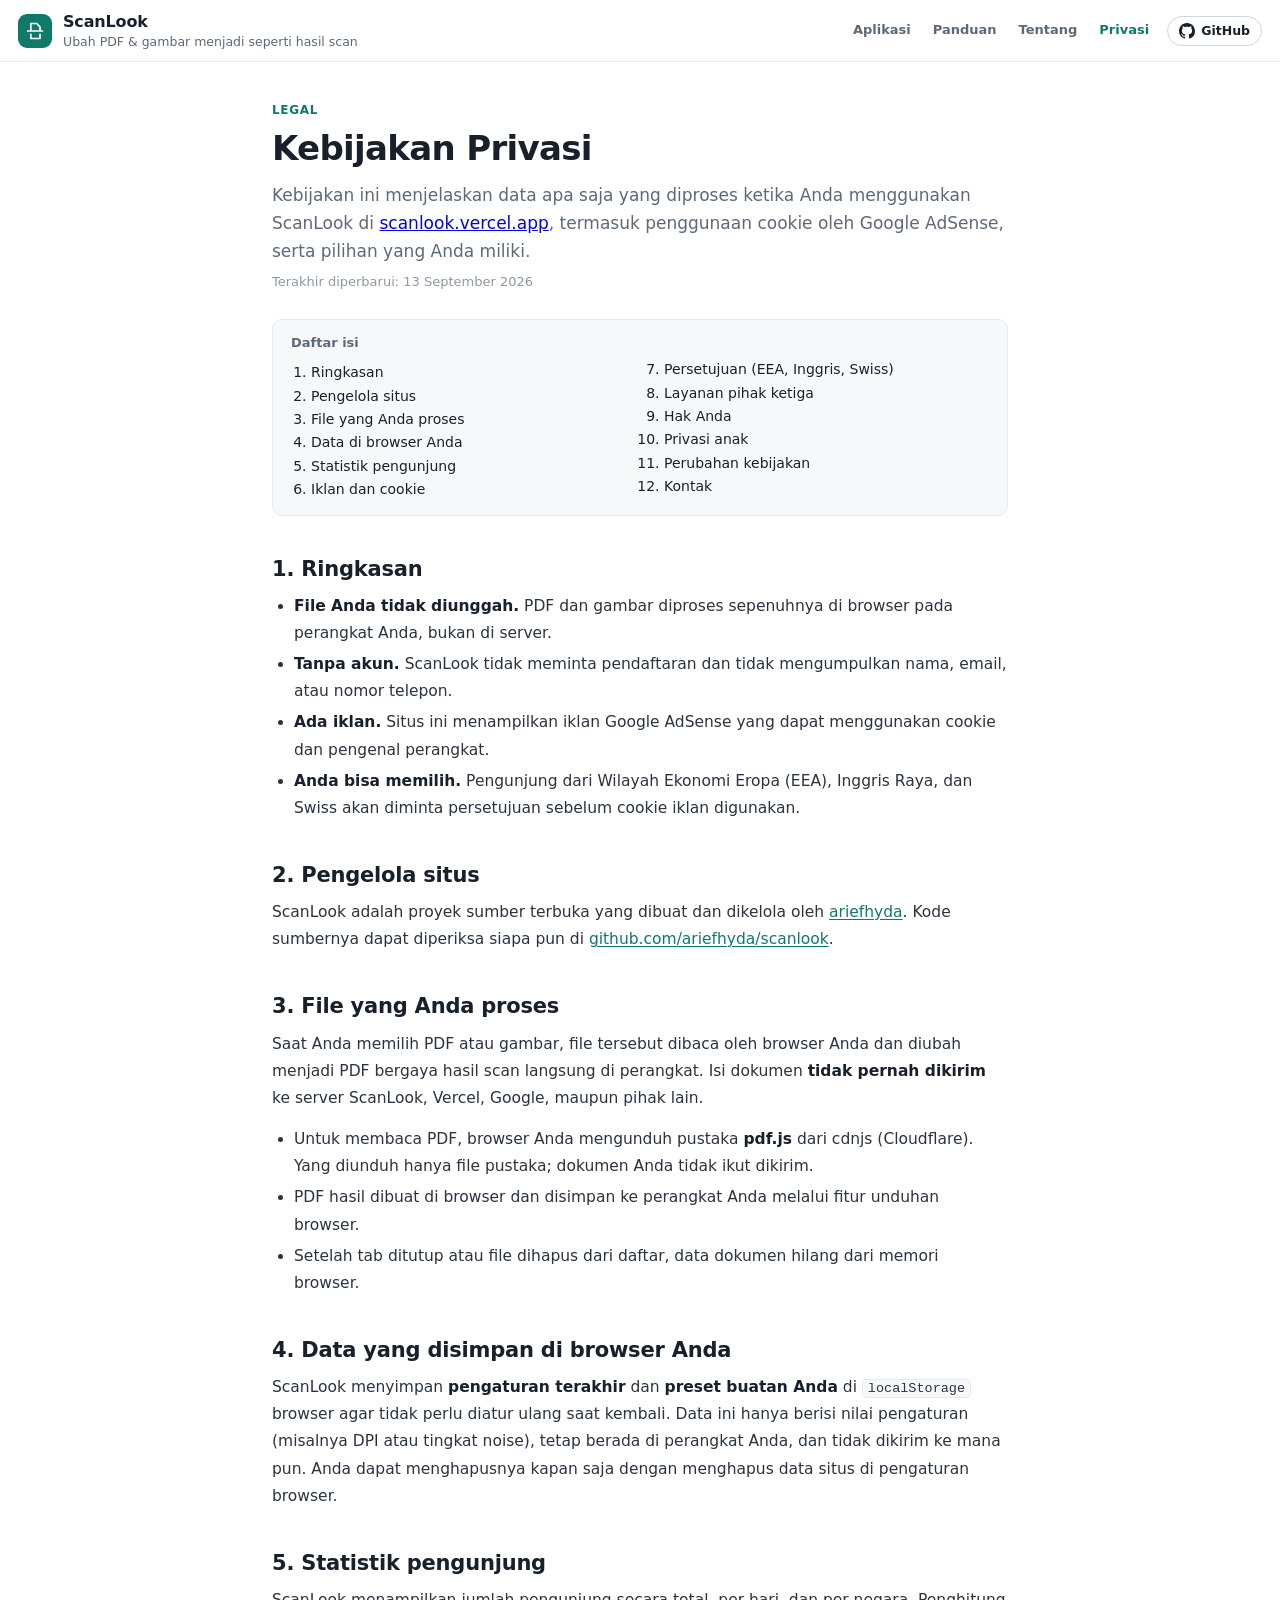
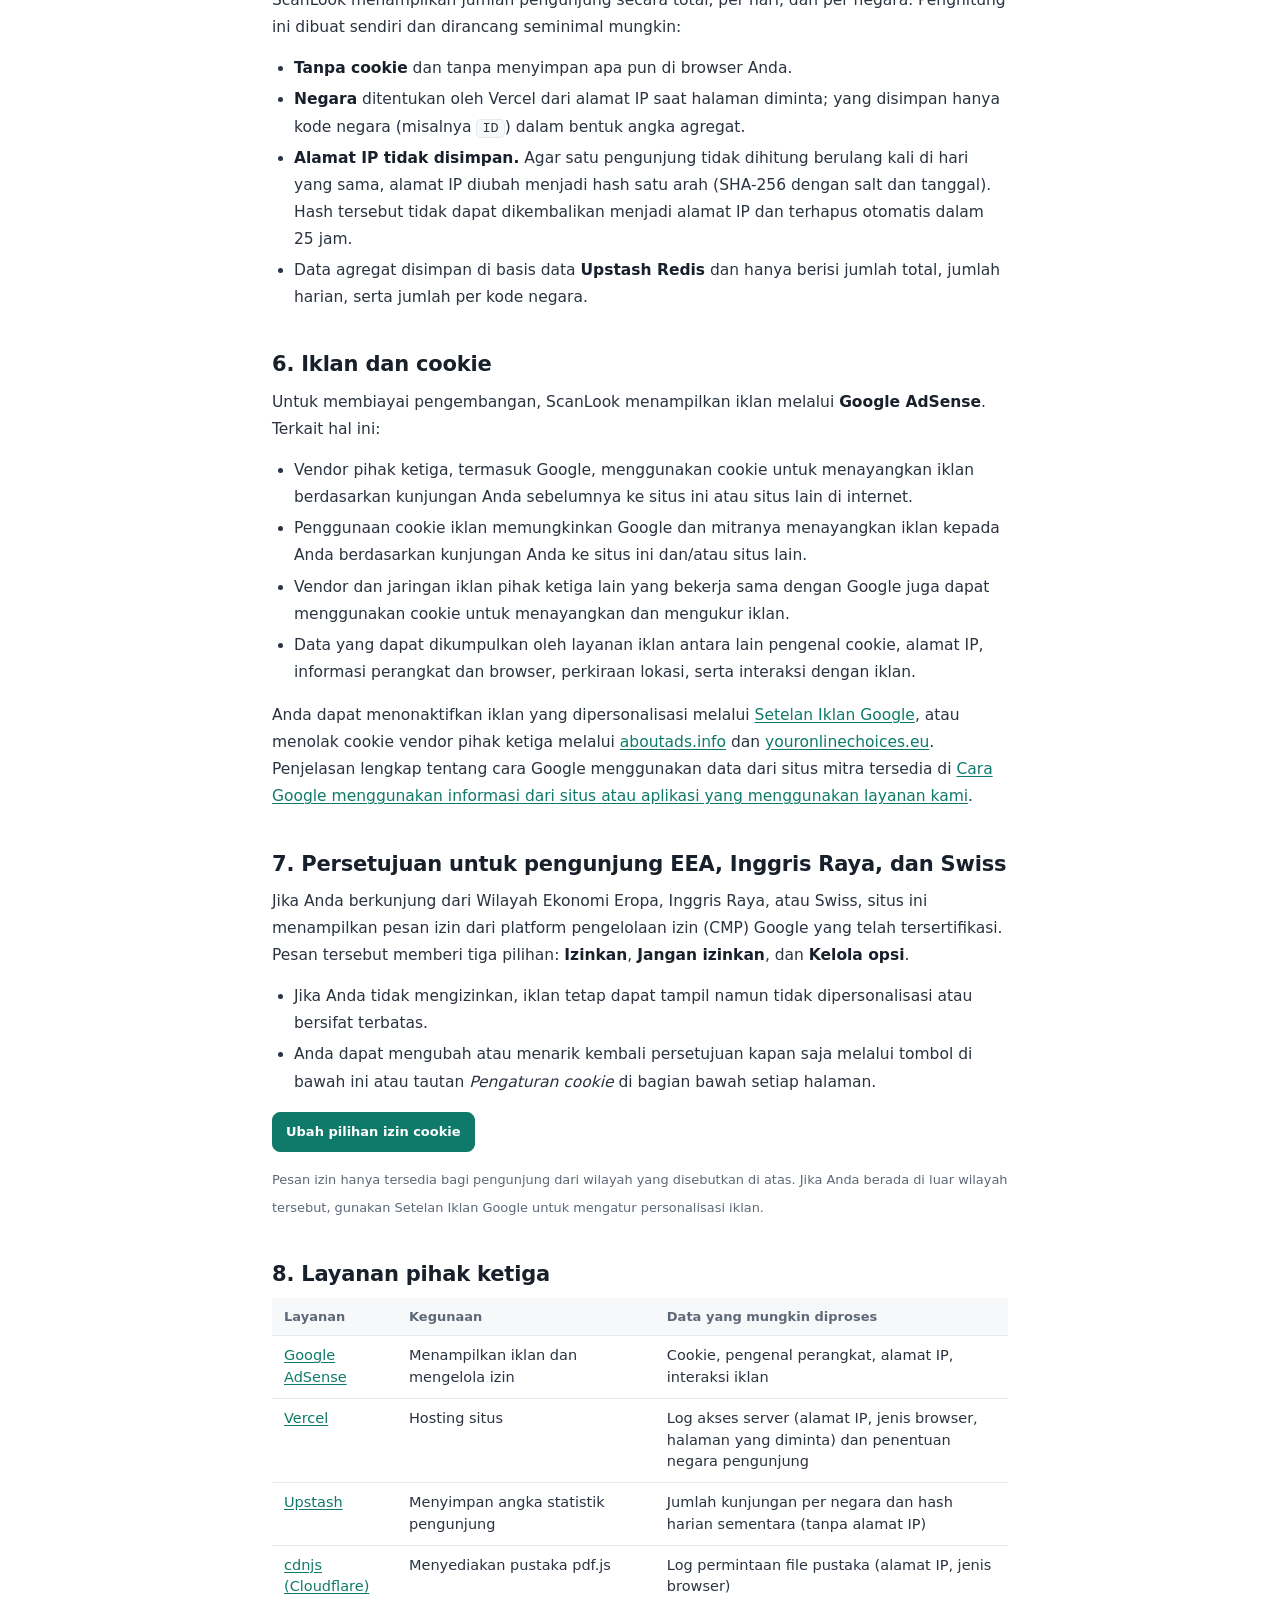
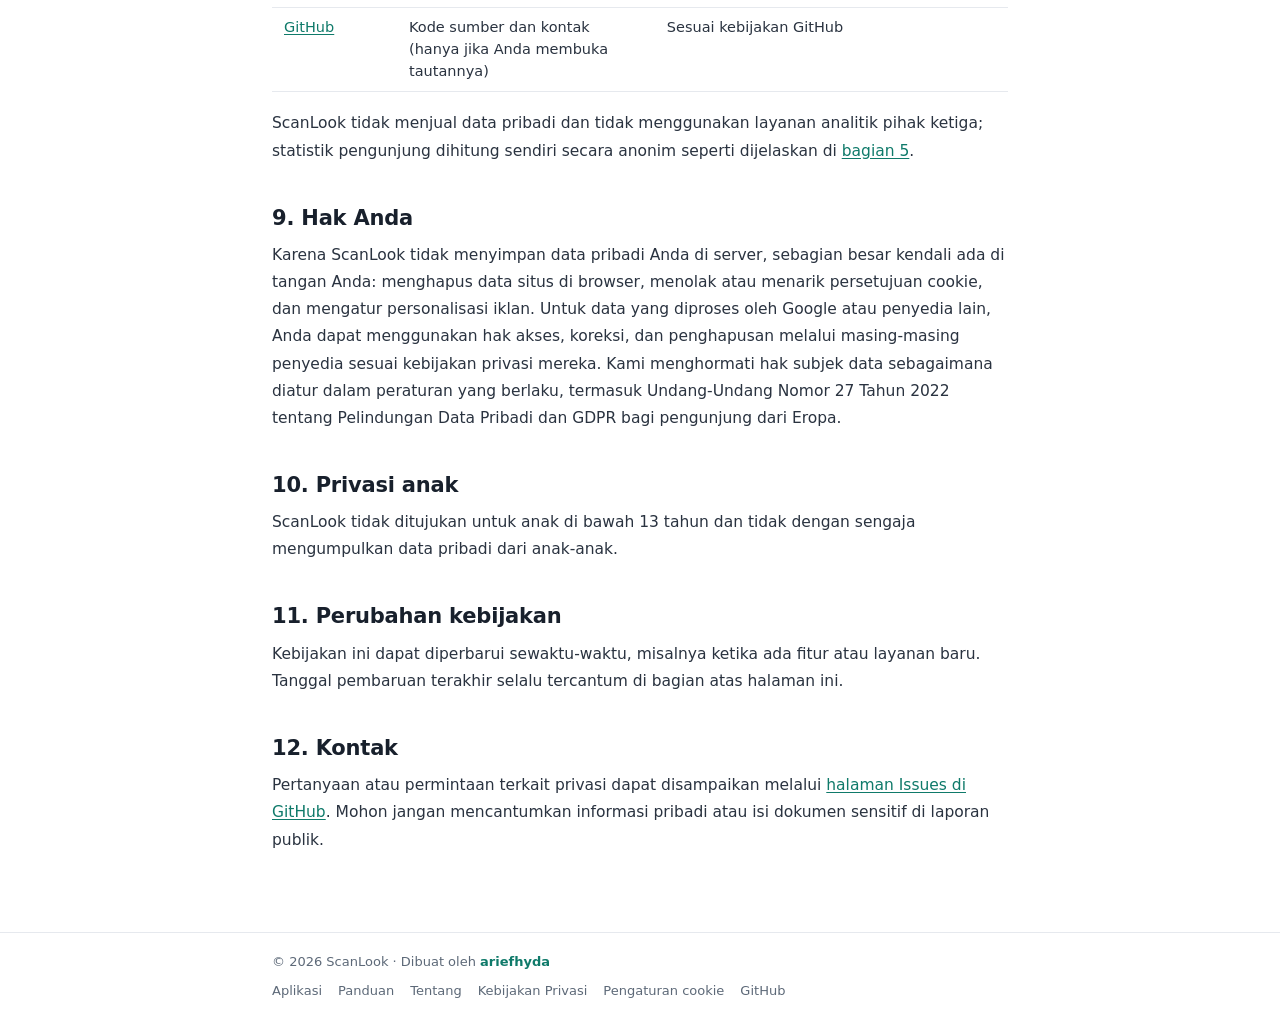
==== commit b50543f3: "Tambah penghitung pengunjung total dan per negara - api/counter.js: Vercel Function + Upstash Redis," ====
--- a/privasi.html
+++ b/privasi.html
@@ -54,6 +54,7 @@
         <li><a href="#pengelola">Pengelola situs</a></li>
         <li><a href="#file">File yang Anda proses</a></li>
         <li><a href="#penyimpanan">Data di browser Anda</a></li>
+        <li><a href="#statistik">Statistik pengunjung</a></li>
         <li><a href="#iklan">Iklan dan cookie</a></li>
         <li><a href="#izin">Persetujuan (EEA, Inggris, Swiss)</a></li>
         <li><a href="#pihak-ketiga">Layanan pihak ketiga</a></li>
@@ -87,7 +88,16 @@
       <h2 id="penyimpanan">4. Data yang disimpan di browser Anda</h2>
       <p>ScanLook menyimpan <strong>pengaturan terakhir</strong> dan <strong>preset buatan Anda</strong> di <code>localStorage</code> browser agar tidak perlu diatur ulang saat kembali. Data ini hanya berisi nilai pengaturan (misalnya DPI atau tingkat noise), tetap berada di perangkat Anda, dan tidak dikirim ke mana pun. Anda dapat menghapusnya kapan saja dengan menghapus data situs di pengaturan browser.</p>
 
-      <h2 id="iklan">5. Iklan dan cookie</h2>
+      <h2 id="statistik">5. Statistik pengunjung</h2>
+      <p>ScanLook menampilkan jumlah pengunjung secara total, per hari, dan per negara. Penghitung ini dibuat sendiri dan dirancang seminimal mungkin:</p>
+      <ul>
+        <li><strong>Tanpa cookie</strong> dan tanpa menyimpan apa pun di browser Anda.</li>
+        <li><strong>Negara</strong> ditentukan oleh Vercel dari alamat IP saat halaman diminta; yang disimpan hanya kode negara (misalnya <code>ID</code>) dalam bentuk angka agregat.</li>
+        <li><strong>Alamat IP tidak disimpan.</strong> Agar satu pengunjung tidak dihitung berulang kali di hari yang sama, alamat IP diubah menjadi hash satu arah (SHA-256 dengan salt dan tanggal). Hash tersebut tidak dapat dikembalikan menjadi alamat IP dan terhapus otomatis dalam 25 jam.</li>
+        <li>Data agregat disimpan di basis data <strong>Upstash Redis</strong> dan hanya berisi jumlah total, jumlah harian, serta jumlah per kode negara.</li>
+      </ul>
+
+      <h2 id="iklan">6. Iklan dan cookie</h2>
       <p>Untuk membiayai pengembangan, ScanLook menampilkan iklan melalui <strong>Google AdSense</strong>. Terkait hal ini:</p>
       <ul>
         <li>Vendor pihak ketiga, termasuk Google, menggunakan cookie untuk menayangkan iklan berdasarkan kunjungan Anda sebelumnya ke situs ini atau situs lain di internet.</li>
@@ -97,7 +107,7 @@
       </ul>
       <p>Anda dapat menonaktifkan iklan yang dipersonalisasi melalui <a href="https://adssettings.google.com/" target="_blank" rel="noopener noreferrer">Setelan Iklan Google</a>, atau menolak cookie vendor pihak ketiga melalui <a href="https://www.aboutads.info/choices/" target="_blank" rel="noopener noreferrer">aboutads.info</a> dan <a href="https://www.youronlinechoices.eu/" target="_blank" rel="noopener noreferrer">youronlinechoices.eu</a>. Penjelasan lengkap tentang cara Google menggunakan data dari situs mitra tersedia di <a href="https://policies.google.com/technologies/partner-sites" target="_blank" rel="noopener noreferrer">Cara Google menggunakan informasi dari situs atau aplikasi yang menggunakan layanan kami</a>.</p>
 
-      <h2 id="izin">6. Persetujuan untuk pengunjung EEA, Inggris Raya, dan Swiss</h2>
+      <h2 id="izin">7. Persetujuan untuk pengunjung EEA, Inggris Raya, dan Swiss</h2>
       <p>Jika Anda berkunjung dari Wilayah Ekonomi Eropa, Inggris Raya, atau Swiss, situs ini menampilkan pesan izin dari platform pengelolaan izin (CMP) Google yang telah tersertifikasi. Pesan tersebut memberi tiga pilihan: <strong>Izinkan</strong>, <strong>Jangan izinkan</strong>, dan <strong>Kelola opsi</strong>.</p>
       <ul>
         <li>Jika Anda tidak mengizinkan, iklan tetap dapat tampil namun tidak dipersonalisasi atau bersifat terbatas.</li>
@@ -106,30 +116,31 @@
       <p><button type="button" class="btn primary" data-consent-settings>Ubah pilihan izin cookie</button></p>
       <p><small class="muted">Pesan izin hanya tersedia bagi pengunjung dari wilayah yang disebutkan di atas. Jika Anda berada di luar wilayah tersebut, gunakan Setelan Iklan Google untuk mengatur personalisasi iklan.</small></p>
 
-      <h2 id="pihak-ketiga">7. Layanan pihak ketiga</h2>
+      <h2 id="pihak-ketiga">8. Layanan pihak ketiga</h2>
       <div class="table-scroll">
         <table>
           <thead><tr><th>Layanan</th><th>Kegunaan</th><th>Data yang mungkin diproses</th></tr></thead>
           <tbody>
             <tr><td><a href="https://policies.google.com/privacy" target="_blank" rel="noopener noreferrer">Google AdSense</a></td><td>Menampilkan iklan dan mengelola izin</td><td>Cookie, pengenal perangkat, alamat IP, interaksi iklan</td></tr>
-            <tr><td><a href="https://vercel.com/legal/privacy-policy" target="_blank" rel="noopener noreferrer">Vercel</a></td><td>Hosting situs</td><td>Log akses server (alamat IP, jenis browser, halaman yang diminta)</td></tr>
+            <tr><td><a href="https://vercel.com/legal/privacy-policy" target="_blank" rel="noopener noreferrer">Vercel</a></td><td>Hosting situs</td><td>Log akses server (alamat IP, jenis browser, halaman yang diminta) dan penentuan negara pengunjung</td></tr>
+            <tr><td><a href="https://upstash.com/trust/privacy.pdf" target="_blank" rel="noopener noreferrer">Upstash</a></td><td>Menyimpan angka statistik pengunjung</td><td>Jumlah kunjungan per negara dan hash harian sementara (tanpa alamat IP)</td></tr>
             <tr><td><a href="https://www.cloudflare.com/privacypolicy/" target="_blank" rel="noopener noreferrer">cdnjs (Cloudflare)</a></td><td>Menyediakan pustaka pdf.js</td><td>Log permintaan file pustaka (alamat IP, jenis browser)</td></tr>
             <tr><td><a href="https://docs.github.com/site-policy/privacy-policies/github-general-privacy-statement" target="_blank" rel="noopener noreferrer">GitHub</a></td><td>Kode sumber dan kontak (hanya jika Anda membuka tautannya)</td><td>Sesuai kebijakan GitHub</td></tr>
           </tbody>
         </table>
       </div>
-      <p>ScanLook tidak menjual data pribadi dan tidak menggunakan layanan analitik tambahan.</p>
+      <p>ScanLook tidak menjual data pribadi dan tidak menggunakan layanan analitik pihak ketiga; statistik pengunjung dihitung sendiri secara anonim seperti dijelaskan di <a href="#statistik">bagian 5</a>.</p>
 
-      <h2 id="hak">8. Hak Anda</h2>
+      <h2 id="hak">9. Hak Anda</h2>
       <p>Karena ScanLook tidak menyimpan data pribadi Anda di server, sebagian besar kendali ada di tangan Anda: menghapus data situs di browser, menolak atau menarik persetujuan cookie, dan mengatur personalisasi iklan. Untuk data yang diproses oleh Google atau penyedia lain, Anda dapat menggunakan hak akses, koreksi, dan penghapusan melalui masing-masing penyedia sesuai kebijakan privasi mereka. Kami menghormati hak subjek data sebagaimana diatur dalam peraturan yang berlaku, termasuk Undang-Undang Nomor 27 Tahun 2022 tentang Pelindungan Data Pribadi dan GDPR bagi pengunjung dari Eropa.</p>
 
-      <h2 id="anak">9. Privasi anak</h2>
+      <h2 id="anak">10. Privasi anak</h2>
       <p>ScanLook tidak ditujukan untuk anak di bawah 13 tahun dan tidak dengan sengaja mengumpulkan data pribadi dari anak-anak.</p>
 
-      <h2 id="perubahan">10. Perubahan kebijakan</h2>
+      <h2 id="perubahan">11. Perubahan kebijakan</h2>
       <p>Kebijakan ini dapat diperbarui sewaktu-waktu, misalnya ketika ada fitur atau layanan baru. Tanggal pembaruan terakhir selalu tercantum di bagian atas halaman ini.</p>
 
-      <h2 id="kontak">11. Kontak</h2>
+      <h2 id="kontak">12. Kontak</h2>
       <p>Pertanyaan atau permintaan terkait privasi dapat disampaikan melalui <a href="https://github.com/ariefhyda/scanlook/issues" target="_blank" rel="noopener noreferrer">halaman Issues di GitHub</a>. Mohon jangan mencantumkan informasi pribadi atau isi dokumen sensitif di laporan publik.</p>
     </div>
   </main>
--- a/style.css
+++ b/style.css
@@ -75,6 +75,32 @@
 .credit a { color: var(--accent); font-weight: 600; text-decoration: none; }
 .credit a:hover { text-decoration: underline; }
 .credit .credit-repo { font-weight: 500; color: var(--faint); }
+/* ------------------------------------------------------------ penghitung pengunjung */
+.visitors { border: 1px solid var(--border); border-radius: var(--radius); padding: 14px; background: var(--surface); }
+.visitors .vs-head { display: flex; align-items: center; justify-content: space-between; gap: 8px; margin-bottom: 10px; }
+.visitors .vs-title { margin: 0; font-size: 13.5px; line-height: 1.3; letter-spacing: 0; color: var(--text); }
+.visitors .vs-live { display: inline-flex; align-items: center; gap: 5px; font-size: 11px; font-weight: 600; color: var(--ok); }
+.visitors .vs-live::before { content: ""; width: 6px; height: 6px; border-radius: 50%; background: currentColor; }
+.visitors .vs-stats { display: grid; grid-template-columns: repeat(3, 1fr); gap: 6px; margin-bottom: 12px; }
+.visitors .vs-stats div { padding: 8px 10px; border-radius: 8px; background: var(--surface-2); border: 1px solid var(--border); min-width: 0; }
+.visitors .vs-stats strong { display: block; font-size: 17px; line-height: 1.2; color: var(--text); font-variant-numeric: tabular-nums; overflow: hidden; text-overflow: ellipsis; }
+.visitors .vs-stats span { font-size: 11px; color: var(--muted); }
+.visitors .vs-list { list-style: none; margin: 0; padding: 0; display: flex; flex-direction: column; gap: 4px; }
+.visitors .vs-list li {
+  position: relative; display: flex; align-items: center; gap: 8px; margin: 0; padding: 5px 8px;
+  border-radius: 6px; overflow: hidden; font-size: 12.5px; line-height: 1.4;
+}
+.visitors .vs-list li::before { content: ""; position: absolute; inset: 0 auto 0 0; width: var(--w, 0); background: var(--accent-soft); }
+.visitors .vs-list li > * { position: relative; }
+.visitors .vs-cc {
+  flex: none; min-width: 26px; text-align: center; padding: 1px 4px; border-radius: 4px; font-size: 10px; font-weight: 700;
+  letter-spacing: .03em; color: var(--muted); background: var(--surface); border: 1px solid var(--border-strong);
+}
+.visitors .vs-name { flex: 1; min-width: 0; overflow: hidden; text-overflow: ellipsis; white-space: nowrap; color: var(--text); }
+.visitors .vs-num { flex: none; font-weight: 600; color: var(--muted); font-variant-numeric: tabular-nums; }
+.visitors .vs-more summary { cursor: pointer; margin: 8px 0 6px; font-size: 12px; font-weight: 600; color: var(--accent); }
+.visitors .vs-note { margin: 10px 0 0; font-size: 11px; line-height: 1.4; color: var(--faint); }
+
 .credit-links { display: flex; flex-wrap: wrap; gap: 4px 12px; margin-top: 6px; }
 .credit .credit-links a, .credit .credit-links button { font-weight: 500; color: var(--muted); font-size: 12px; }
 .credit .credit-links button { border: 0; background: none; padding: 0; cursor: pointer; font-family: inherit; }
